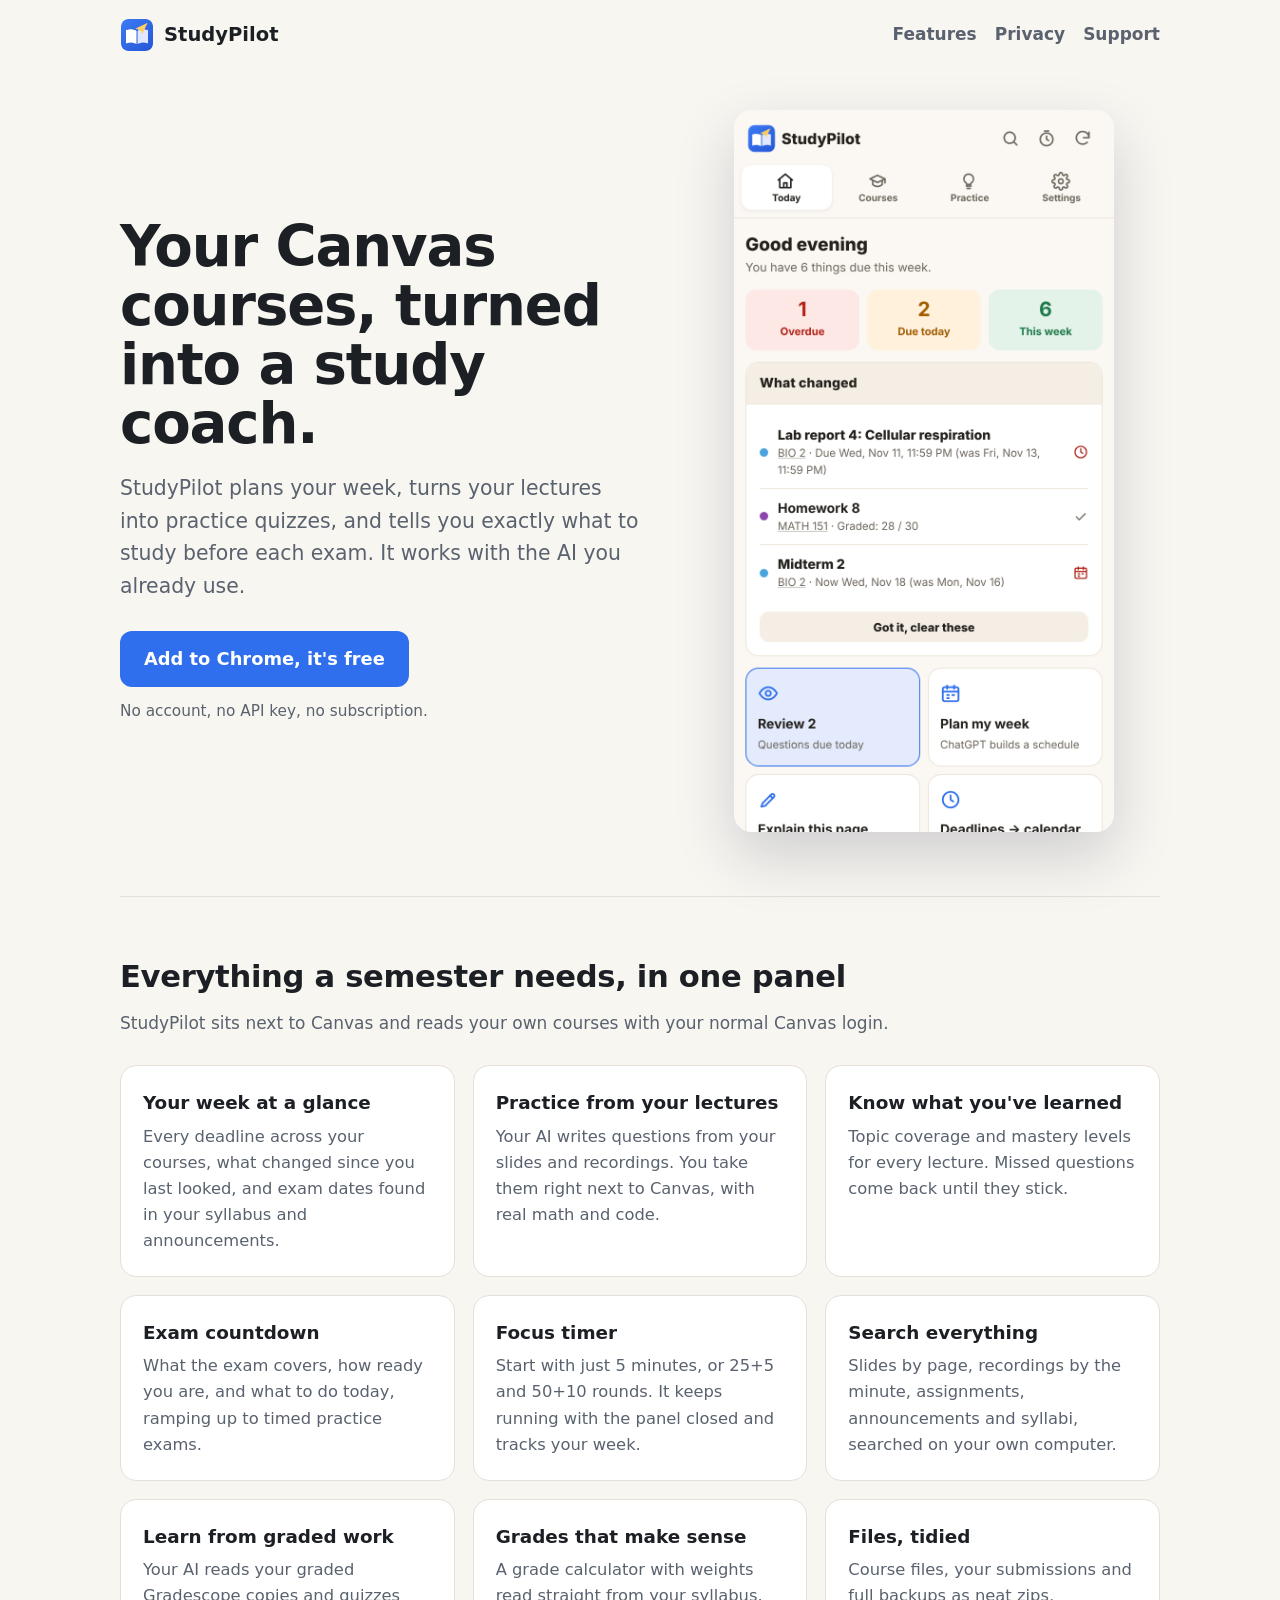
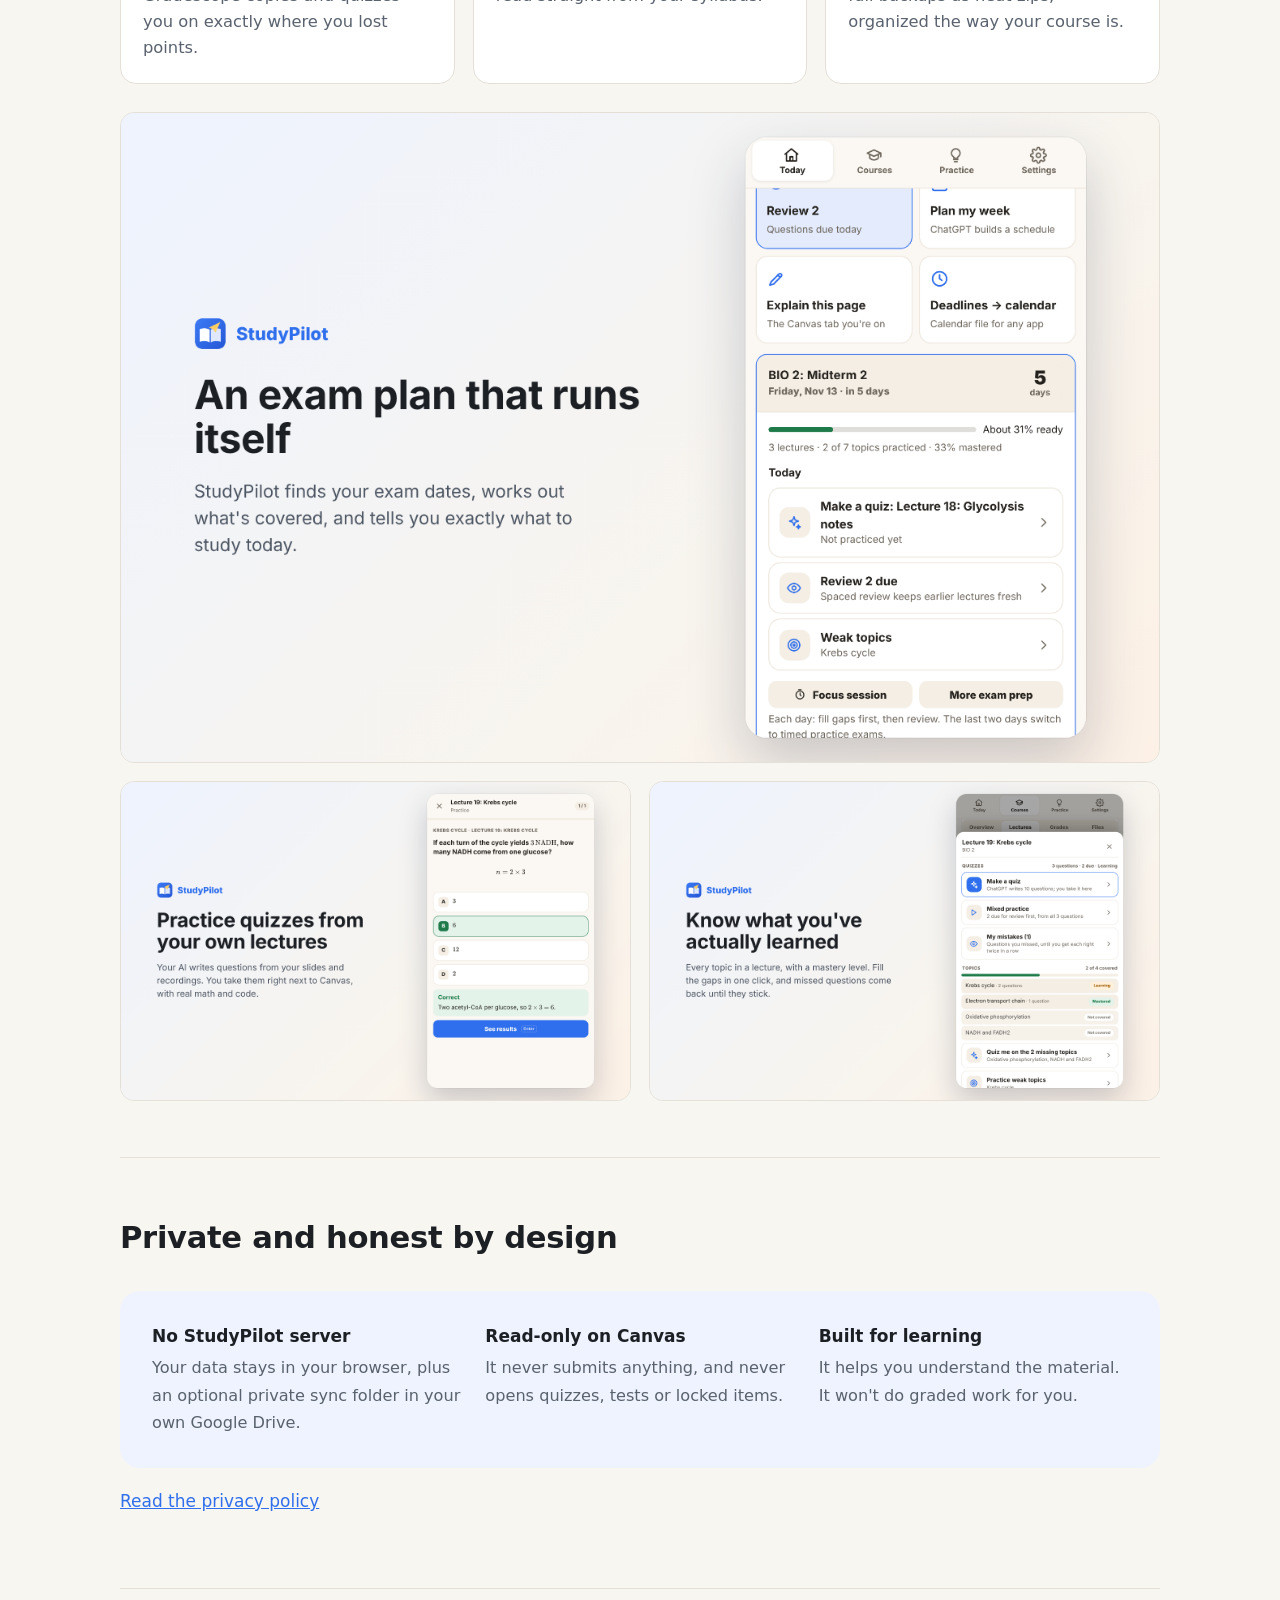
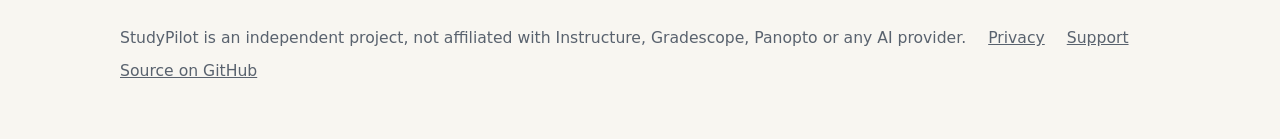
==== docs/index.html @ a777fe1e "Add files via upload" ====
<!doctype html>
<html lang="en">
<head>
<meta charset="utf-8">
<meta name="viewport" content="width=device-width, initial-scale=1">
<title>StudyPilot: study smarter from your Canvas courses</title>
<meta name="description" content="StudyPilot is a free Chrome extension that turns your Canvas courses into practice quizzes, study plans and exam prep, with the AI you already use.">
<link rel="icon" href="assets/icon.png">
<style>
  :root { --bg: #f8f6f1; --card: #ffffff; --ink: #1c1f24; --muted: #59626e; --line: #e4e0d8; --accent: #2f6fed; --accent-ink: #fff; --soft: #eef3ff; }
  @media (prefers-color-scheme: dark) { :root { --bg: #111418; --card: #1a1e24; --ink: #e8eaed; --muted: #a3abb5; --line: #2c3138; --accent: #6f9bff; --accent-ink: #0b1020; --soft: #1b2436; } }
  * { box-sizing: border-box; }
  body { margin: 0; background: var(--bg); color: var(--ink); font: 17px/1.6 system-ui, -apple-system, "Segoe UI", sans-serif; }
  a { color: var(--accent); }
  .wrap { max-width: 1080px; margin: 0 auto; padding: 0 20px; }
  header { display: flex; align-items: center; justify-content: space-between; padding: 18px 0; }
  .brand { display: flex; align-items: center; gap: 10px; font-weight: 800; font-size: 1.15em; color: var(--ink); text-decoration: none; }
  .brand img { width: 34px; height: 34px; }
  nav a { margin-left: 18px; color: var(--muted); text-decoration: none; font-weight: 600; }
  nav a:hover { color: var(--ink); }
  .hero { display: grid; grid-template-columns: 1.1fr 1fr; gap: 48px; align-items: center; padding: 40px 0 64px; }
  h1 { font-size: clamp(2.1em, 5vw, 3.3em); line-height: 1.05; letter-spacing: -.02em; margin: 0 0 18px; }
  .lead { font-size: 1.2em; color: var(--muted); margin: 0 0 28px; max-width: 520px; }
  .cta { display: inline-flex; align-items: center; gap: 10px; background: var(--accent); color: var(--accent-ink); padding: 14px 24px; border-radius: 12px; font-weight: 800; text-decoration: none; font-size: 1.05em; }
  .cta:hover { filter: brightness(1.08); }
  .sub { display: block; margin-top: 12px; color: var(--muted); font-size: .9em; }
  .hero img.panel { width: 100%; max-width: 380px; justify-self: center; border-radius: 18px; box-shadow: 0 24px 60px rgba(20,30,60,.18); }
  h2 { font-size: 1.8em; letter-spacing: -.01em; margin: 0 0 8px; }
  section { padding: 56px 0; border-top: 1px solid var(--line); }
  .grid { display: grid; grid-template-columns: repeat(3, 1fr); gap: 18px; margin-top: 28px; }
  .card { background: var(--card); border: 1px solid var(--line); border-radius: 16px; padding: 22px; }
  .card h3 { margin: 0 0 6px; font-size: 1.08em; }
  .card p { margin: 0; color: var(--muted); font-size: .96em; }
  .shots { display: grid; grid-template-columns: repeat(2, 1fr); gap: 18px; margin-top: 28px; }
  .shots img { width: 100%; border-radius: 14px; border: 1px solid var(--line); }
  .shots img:first-child { grid-column: span 2; }
  .promise { background: var(--soft); border-radius: 20px; padding: 32px; display: grid; grid-template-columns: repeat(3, 1fr); gap: 24px; margin-top: 28px; }
  .promise b { display: block; margin-bottom: 4px; }
  .promise span { color: var(--muted); font-size: .95em; }
  footer { padding: 36px 0 56px; color: var(--muted); font-size: .92em; border-top: 1px solid var(--line); display: flex; flex-wrap: wrap; gap: 8px 22px; }
  footer a { color: var(--muted); }
  @media (max-width: 820px) {
    .hero, .grid, .promise { grid-template-columns: 1fr; }
    .shots { grid-template-columns: 1fr; } .shots img:first-child { grid-column: auto; }
    nav a:not(.keep) { display: none; }
  }
</style>
</head>
<body>
<div class="wrap">
  <header>
    <a class="brand" href="./"><img src="assets/icon.png" alt="">StudyPilot</a>
    <nav><a href="#features">Features</a><a href="#privacy">Privacy</a><a class="keep" href="support.html">Support</a></nav>
  </header>

  <div class="hero">
    <div>
      <h1>Your Canvas courses, turned into a study coach.</h1>
      <p class="lead">StudyPilot plans your week, turns your lectures into practice quizzes, and tells you exactly what to study before each exam. It works with the AI you already use.</p>
      <a class="cta" href="https://chromewebstore.google.com/detail/fimfldjklciihkiipnncdgkbegkkcdim">Add to Chrome, it's free</a>
      <span class="sub">No account, no API key, no subscription.</span>
    </div>
    <img class="panel" src="assets/panel-today.png" alt="StudyPilot's Today view: deadlines, what changed, and quick actions">
  </div>

  <section id="features">
    <h2>Everything a semester needs, in one panel</h2>
    <p style="color:var(--muted);margin:0">StudyPilot sits next to Canvas and reads your own courses with your normal Canvas login.</p>
    <div class="grid">
      <div class="card"><h3>Your week at a glance</h3><p>Every deadline across your courses, what changed since you last looked, and exam dates found in your syllabus and announcements.</p></div>
      <div class="card"><h3>Practice from your lectures</h3><p>Your AI writes questions from your slides and recordings. You take them right next to Canvas, with real math and code.</p></div>
      <div class="card"><h3>Know what you've learned</h3><p>Topic coverage and mastery levels for every lecture. Missed questions come back until they stick.</p></div>
      <div class="card"><h3>Exam countdown</h3><p>What the exam covers, how ready you are, and what to do today, ramping up to timed practice exams.</p></div>
      <div class="card"><h3>Focus timer</h3><p>Start with just 5 minutes, or 25+5 and 50+10 rounds. It keeps running with the panel closed and tracks your week.</p></div>
      <div class="card"><h3>Search everything</h3><p>Slides by page, recordings by the minute, assignments, announcements and syllabi, searched on your own computer.</p></div>
      <div class="card"><h3>Learn from graded work</h3><p>Your AI reads your graded Gradescope copies and quizzes you on exactly where you lost points.</p></div>
      <div class="card"><h3>Grades that make sense</h3><p>A grade calculator with weights read straight from your syllabus.</p></div>
      <div class="card"><h3>Files, tidied</h3><p>Course files, your submissions and full backups as neat zips, organized the way your course is.</p></div>
    </div>
    <div class="shots">
      <img src="assets/screenshot-4-countdown.png" alt="Exam countdown with readiness and today's steps" loading="lazy">
      <img src="assets/screenshot-2-runner.png" alt="A practice question with math, answered in StudyPilot" loading="lazy">
      <img src="assets/screenshot-3-sheet.png" alt="A lecture's topics with mastery levels" loading="lazy">
    </div>
  </section>

  <section id="privacy">
    <h2>Private and honest by design</h2>
    <div class="promise">
      <div><b>No StudyPilot server</b><span>Your data stays in your browser, plus an optional private sync folder in your own Google Drive.</span></div>
      <div><b>Read-only on Canvas</b><span>It never submits anything, and never opens quizzes, tests or locked items.</span></div>
      <div><b>Built for learning</b><span>It helps you understand the material. It won't do graded work for you.</span></div>
    </div>
    <p style="margin-top:20px"><a href="privacy.html">Read the privacy policy</a></p>
  </section>

  <footer>
    <span>StudyPilot is an independent project, not affiliated with Instructure, Gradescope, Panopto or any AI provider.</span>
    <a href="privacy.html">Privacy</a><a href="support.html">Support</a><a href="https://github.com/YOUR-GITHUB-USERNAME/studypilot">Source on GitHub</a>
  </footer>
</div>
</body>
</html>
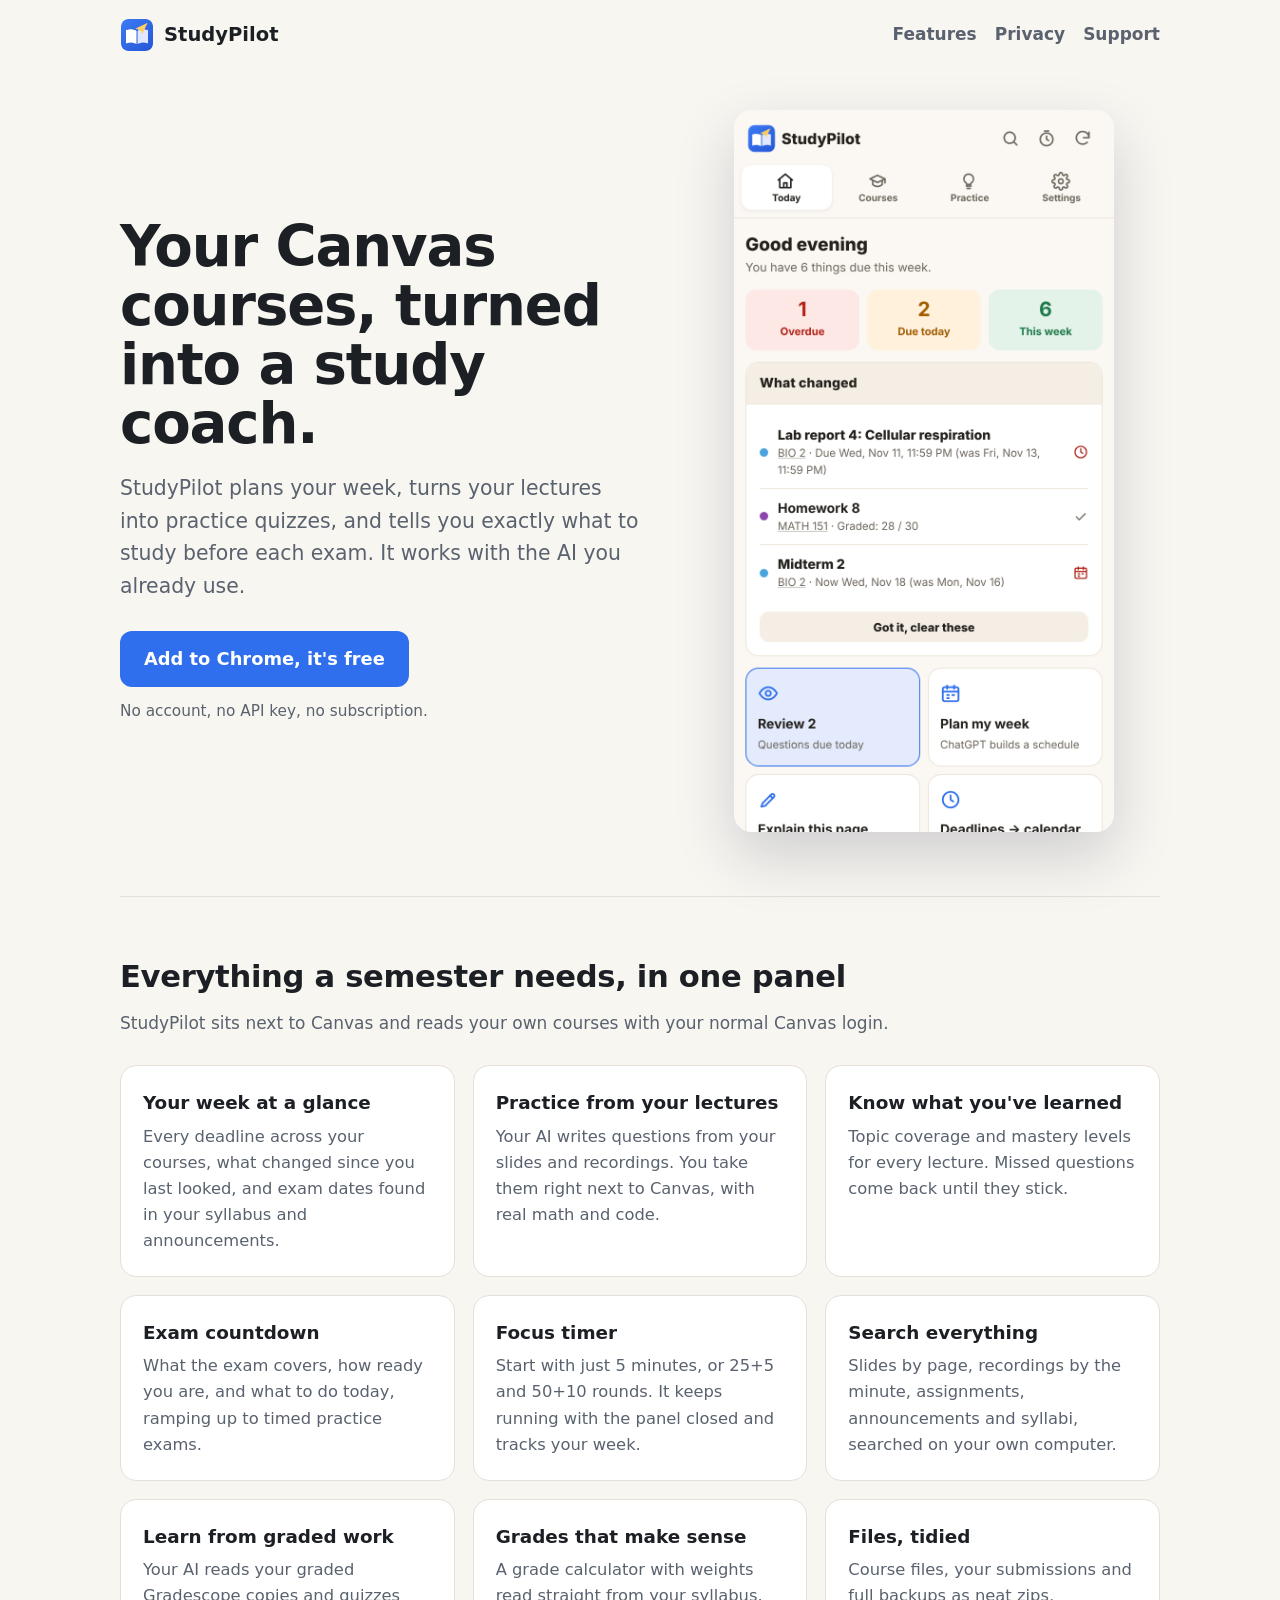
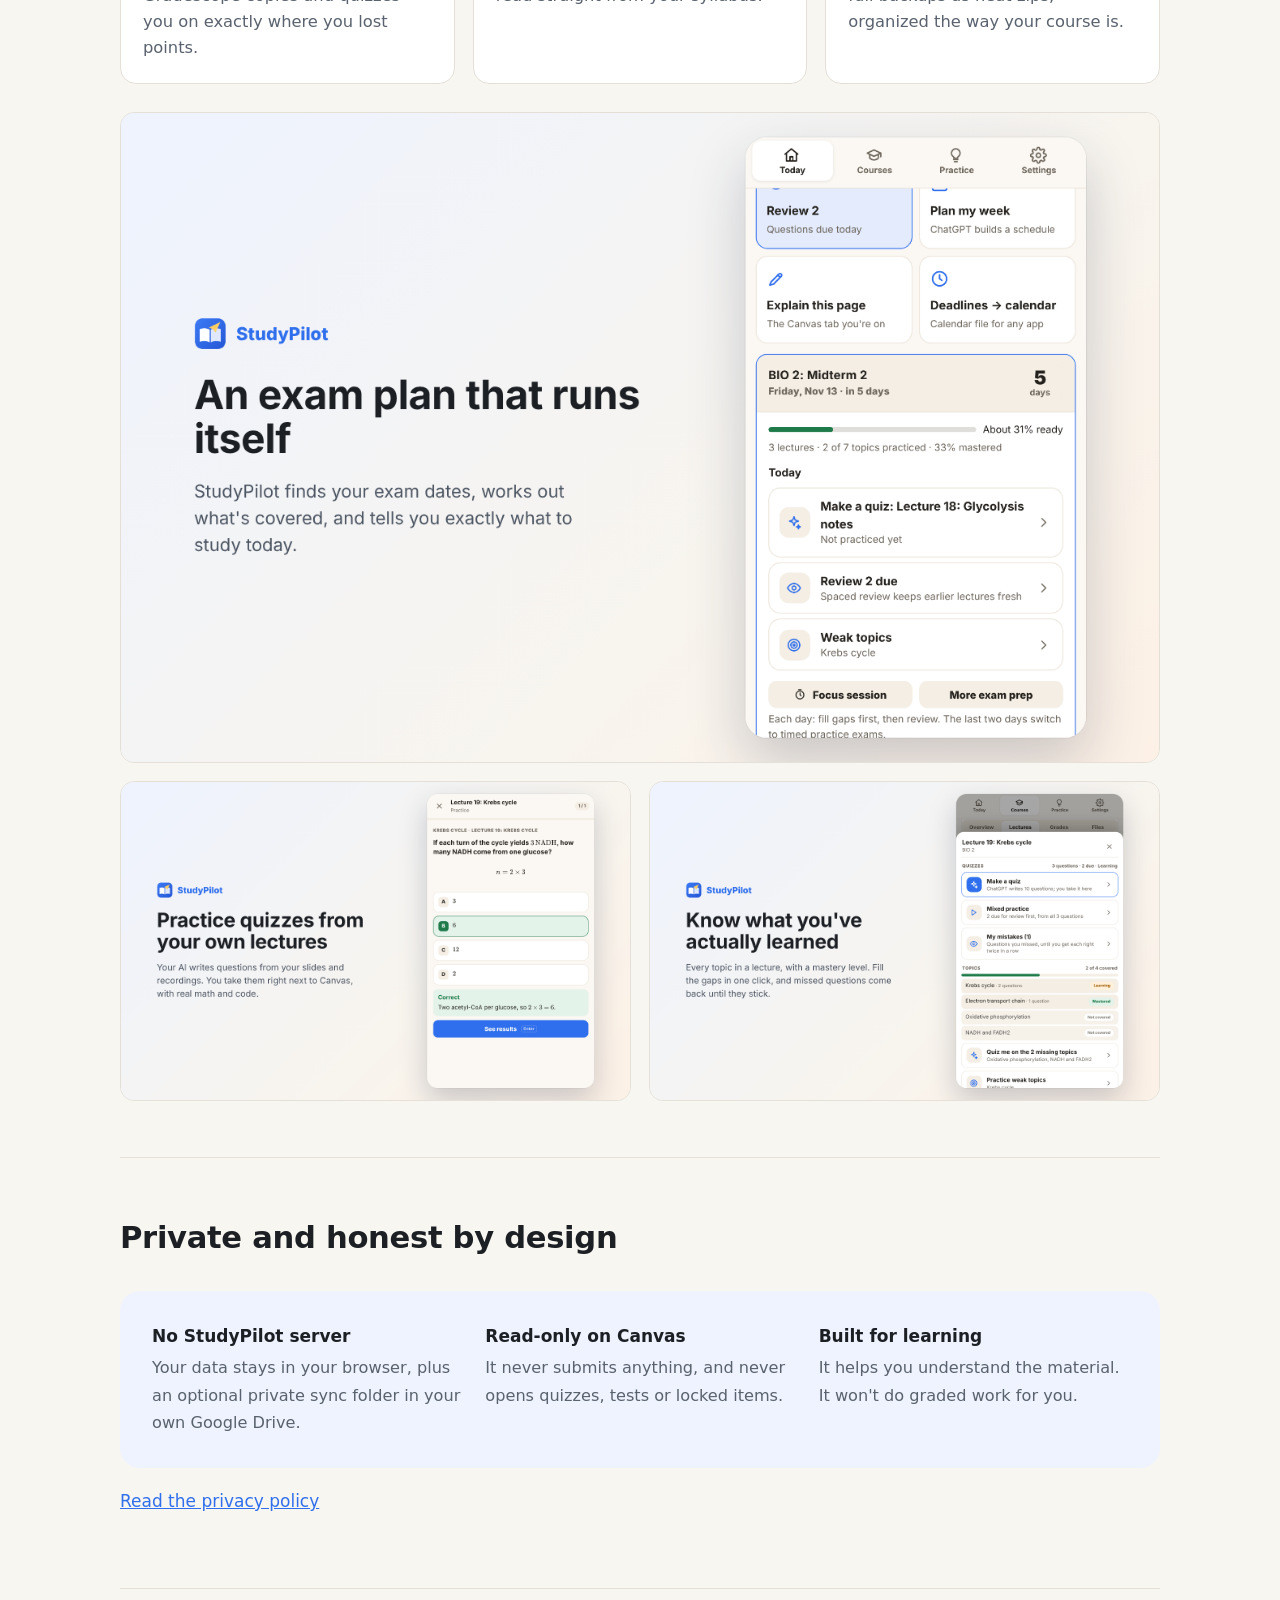
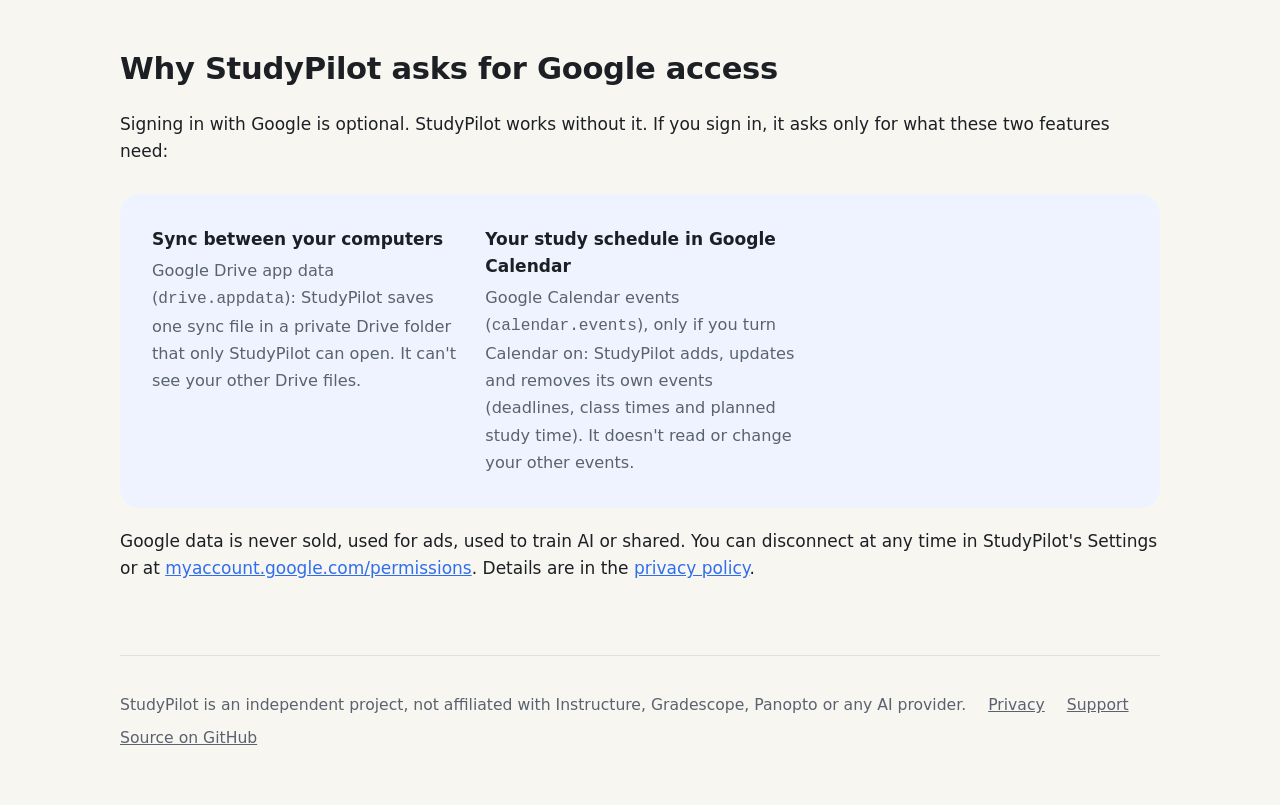
==== commit ea7c1a9c: "Add files via upload" ====
--- a/docs/index.html
+++ b/docs/index.html
@@ -94,9 +94,19 @@
     <p style="margin-top:20px"><a href="privacy.html">Read the privacy policy</a></p>
   </section>
 
+  <section id="google">
+    <h2>Why StudyPilot asks for Google access</h2>
+    <p>Signing in with Google is optional. StudyPilot works without it. If you sign in, it asks only for what these two features need:</p>
+    <div class="promise">
+      <div><b>Sync between your computers</b><span>Google Drive app data (<code>drive.appdata</code>): StudyPilot saves one sync file in a private Drive folder that only StudyPilot can open. It can't see your other Drive files.</span></div>
+      <div><b>Your study schedule in Google Calendar</b><span>Google Calendar events (<code>calendar.events</code>), only if you turn Calendar on: StudyPilot adds, updates and removes its own events (deadlines, class times and planned study time). It doesn't read or change your other events.</span></div>
+    </div>
+    <p style="margin-top:20px">Google data is never sold, used for ads, used to train AI or shared. You can disconnect at any time in StudyPilot's Settings or at <a href="https://myaccount.google.com/permissions">myaccount.google.com/permissions</a>. Details are in the <a href="privacy.html">privacy policy</a>.</p>
+  </section>
+
   <footer>
     <span>StudyPilot is an independent project, not affiliated with Instructure, Gradescope, Panopto or any AI provider.</span>
-    <a href="privacy.html">Privacy</a><a href="support.html">Support</a><a href="https://github.com/YOUR-GITHUB-USERNAME/studypilot">Source on GitHub</a>
+    <a href="privacy.html">Privacy</a><a href="support.html">Support</a><a href="https://github.com/connorlabianco/StudyPilot">Source on GitHub</a>
   </footer>
 </div>
 </body>
